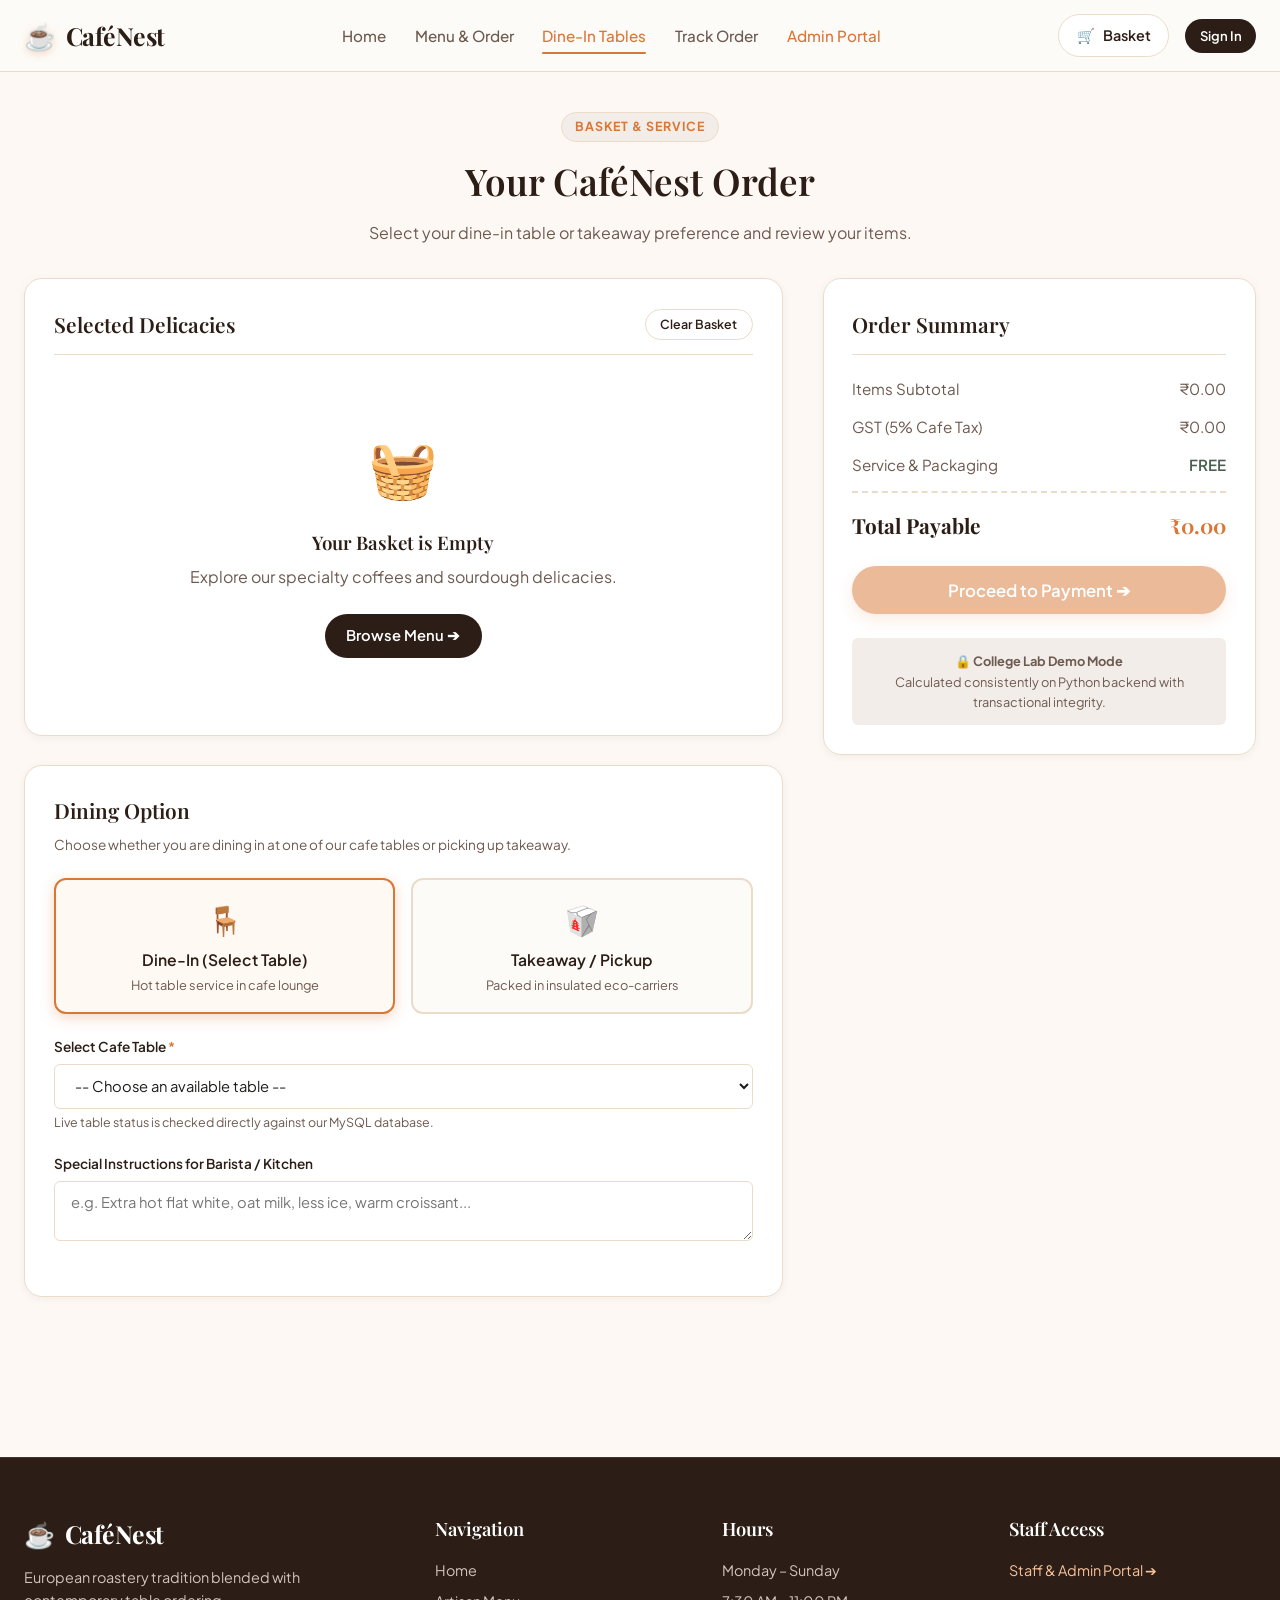
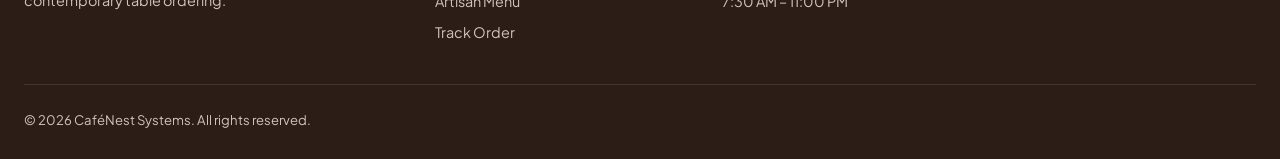
==== frontend/customer/cart.html @ ea46c42b "Initial release: CaféNest - Full-stack cafe management & online ordering system" ====
<!DOCTYPE html>
<html lang="en">
<head>
    <meta charset="UTF-8">
    <meta name="viewport" content="width=device-width, initial-scale=1.0">
    <title>Shopping Cart & Table Checkout — CaféNest</title>
    <meta name="description" content="Review your artisanal coffee basket, select your cafe table or takeaway, and proceed to checkout.">
    <link rel="stylesheet" href="/frontend/assets/css/style.css">
</head>
<body>

    <!-- Header Navbar -->
    <header class="navbar">
        <div class="nav-container">
            <a href="/" class="brand-logo">
                <span class="logo-icon">☕</span>
                <span>CaféNest</span>
            </a>
            <nav>
                <ul class="nav-links">
                    <li><a href="/" class="nav-link">Home</a></li>
                    <li><a href="/frontend/customer/menu.html" class="nav-link">Menu & Order</a></li>
                    <li><a href="/frontend/customer/cart.html" class="nav-link active">Dine-In Tables</a></li>
                    <li><a href="/frontend/customer/tracking.html" class="nav-link">Track Order</a></li>
                    <li><a href="/frontend/administrator/index.html" class="nav-link" style="color: var(--secondary);">Admin Portal</a></li>
                </ul>
            </nav>
            <div class="nav-actions">
                <a href="/frontend/customer/cart.html" class="cart-btn" aria-label="Cart">
                    <span>🛒</span>
                    <span>Basket</span>
                    <span class="cart-badge" style="display: none;">0</span>
                </a>
                <div id="navAuthContainer"></div>
            </div>
        </div>
    </header>

    <main style="padding: 2.5rem 0 6rem 0;">
        <div class="section-header" style="margin-bottom: 2rem;">
            <span class="section-tag">Basket & Service</span>
            <h1 class="section-title">Your CaféNest Order</h1>
            <p class="section-subtitle">Select your dine-in table or takeaway preference and review your items.</p>
        </div>

        <div class="cart-layout">
            <!-- Left Column: Cart Items & Table Selection -->
            <div style="display: flex; flex-direction: column; gap: 1.8rem;">
                <!-- Cart Items Box -->
                <div class="cart-card">
                    <div style="display: flex; justify-content: space-between; align-items: center; margin-bottom: 1.2rem; border-bottom: 1px solid var(--border); padding-bottom: 0.8rem;">
                        <h3 style="font-size: 1.3rem;">Selected Delicacies</h3>
                        <button onclick="clearEntireCart()" class="btn btn-secondary btn-sm" style="font-size: 0.78rem;">Clear Basket</button>
                    </div>

                    <div id="cartItemsList">
                        <!-- Items injected dynamically -->
                    </div>
                </div>

                <!-- Dining Option & Table Picker -->
                <div class="cart-card">
                    <h3 style="font-size: 1.3rem; margin-bottom: 0.4rem;">Dining Option</h3>
                    <p style="font-size: 0.85rem; color: var(--text-muted); margin-bottom: 1rem;">Choose whether you are dining in at one of our cafe tables or picking up takeaway.</p>

                    <div class="order-type-picker">
                        <div class="order-type-card selected" id="optDineIn" onclick="selectOrderType('Dine-In')">
                            <div style="font-size: 1.8rem; margin-bottom: 0.3rem;">🪑</div>
                            <h5>Dine-In (Select Table)</h5>
                            <p>Hot table service in cafe lounge</p>
                        </div>
                        <div class="order-type-card" id="optTakeaway" onclick="selectOrderType('Takeaway')">
                            <div style="font-size: 1.8rem; margin-bottom: 0.3rem;">🥡</div>
                            <h5>Takeaway / Pickup</h5>
                            <p>Packed in insulated eco-carriers</p>
                        </div>
                    </div>

                    <div id="tableSelectWrapper" class="form-group" style="margin-top: 1.2rem;">
                        <label class="form-label">Select Cafe Table <span style="color: var(--secondary);">*</span></label>
                        <select id="cafeTableDropdown" class="form-select">
                            <option value="">-- Choose an available table --</option>
                            <!-- Tables injected dynamically -->
                        </select>
                        <small style="color: var(--text-muted); font-size: 0.78rem; display: block; margin-top: 0.3rem;">
                            Live table status is checked directly against our MySQL database.
                        </small>
                    </div>

                    <div class="form-group" style="margin-top: 1.2rem;">
                        <label class="form-label">Special Instructions for Barista / Kitchen</label>
                        <textarea id="orderSpecialNotes" class="form-textarea" rows="2" placeholder="e.g. Extra hot flat white, oat milk, less ice, warm croissant..."></textarea>
                    </div>
                </div>
            </div>

            <!-- Right Column: Order Summary & Checkout -->
            <div>
                <div class="cart-card" style="position: sticky; top: 90px;">
                    <h3 style="font-size: 1.3rem; margin-bottom: 1.2rem; border-bottom: 1px solid var(--border); padding-bottom: 0.8rem;">
                        Order Summary
                    </h3>

                    <div class="bill-summary">
                        <div class="bill-row">
                            <span>Items Subtotal</span>
                            <span id="billSubtotal">₹0.00</span>
                        </div>
                        <div class="bill-row">
                            <span>GST (5% Cafe Tax)</span>
                            <span id="billTax">₹0.00</span>
                        </div>
                        <div class="bill-row">
                            <span>Service & Packaging</span>
                            <span style="color: var(--tertiary); font-weight: 600;">FREE</span>
                        </div>
                        <div class="bill-row total">
                            <span>Total Payable</span>
                            <span id="billGrandTotal" style="color: var(--secondary);">₹0.00</span>
                        </div>
                    </div>

                    <div style="margin: 1.5rem 0;">
                        <button id="checkoutSubmitBtn" onclick="submitOrderAndProceed()" class="btn btn-amber btn-lg" style="width: 100%; border-radius: var(--radius-full);">
                            Proceed to Payment ➔
                        </button>
                    </div>

                    <div style="background: var(--surface-alt); padding: 0.8rem; border-radius: var(--radius-sm); font-size: 0.8rem; color: var(--text-muted); text-align: center;">
                        🔒 <strong>College Lab Demo Mode</strong><br>
                        Calculated consistently on Python backend with transactional integrity.
                    </div>
                </div>
            </div>
        </div>
    </main>

    <!-- Footer -->
    <footer class="footer">
        <div class="footer-container">
            <div class="footer-col">
                <div class="brand-logo" style="color: #fff; margin-bottom: 0.8rem;"><span>☕</span> CaféNest</div>
                <p style="font-size: 0.9rem;">European roastery tradition blended with contemporary table ordering.</p>
            </div>
            <div class="footer-col">
                <h4>Navigation</h4>
                <ul class="footer-links">
                    <li><a href="/">Home</a></li>
                    <li><a href="/frontend/customer/menu.html">Artisan Menu</a></li>
                    <li><a href="/frontend/customer/tracking.html">Track Order</a></li>
                </ul>
            </div>
            <div class="footer-col">
                <h4>Hours</h4>
                <ul class="footer-links">
                    <li>Monday – Sunday</li>
                    <li>7:30 AM – 11:00 PM</li>
                </ul>
            </div>
            <div class="footer-col">
                <h4>Staff Access</h4>
                <ul class="footer-links">
                    <li><a href="/frontend/administrator/index.html" style="color: #F8C39B;">Staff & Admin Portal ➔</a></li>
                </ul>
            </div>
        </div>
        <div class="footer-bottom">
            <div>© 2026 CaféNest Systems. All rights reserved.</div>
        </div>
    </footer>

    <script src="/frontend/assets/js/app.js"></script>
    <script>
        let currentOrderType = 'Dine-In';

        async function initCartPage() {
            renderCartList();
            await loadTables();
            window.addEventListener('cartUpdated', renderCartList);
        }

        function renderCartList() {
            const container = document.getElementById('cartItemsList');
            const items = Cart.items;

            if (!items || items.length === 0) {
                container.innerHTML = `
                    <div style="text-align: center; padding: 3rem 1rem;">
                        <div style="font-size: 3.5rem; margin-bottom: 1rem;">🧺</div>
                        <h3 style="color: var(--primary); margin-bottom: 0.4rem;">Your Basket is Empty</h3>
                        <p style="color: var(--text-muted); margin-bottom: 1.5rem;">Explore our specialty coffees and sourdough delicacies.</p>
                        <a href="/frontend/customer/menu.html" class="btn btn-primary btn-md">Browse Menu ➔</a>
                    </div>
                `;
                updateBill(0);
                document.getElementById('checkoutSubmitBtn').disabled = true;
                document.getElementById('checkoutSubmitBtn').style.opacity = '0.5';
                return;
            }

            document.getElementById('checkoutSubmitBtn').disabled = false;
            document.getElementById('checkoutSubmitBtn').style.opacity = '1';

            container.innerHTML = items.map(item => `
                <div class="cart-item">
                    <img src="${item.image_url}" alt="${item.name}" class="cart-thumb">
                    <div class="cart-item-info">
                        <h4>${item.name}</h4>
                        <div class="cart-item-unit-price">₹${item.price.toFixed(2)} each</div>
                    </div>
                    <div class="qty-control">
                        <button class="qty-btn" onclick="Cart.updateQuantity(${item.menu_id}, ${item.quantity - 1})">-</button>
                        <span class="qty-num">${item.quantity}</span>
                        <button class="qty-btn" onclick="Cart.updateQuantity(${item.menu_id}, ${item.quantity + 1})">+</button>
                    </div>
                    <div style="text-align: right;">
                        <div class="cart-item-total">₹${(item.price * item.quantity).toFixed(2)}</div>
                        <button class="remove-item-btn" onclick="Cart.removeItem(${item.menu_id})" title="Remove item">🗑</button>
                    </div>
                </div>
            `).join('');

            updateBill(Cart.getSubtotal());
        }

        function updateBill(subtotal) {
            const tax = subtotal * 0.05;
            const grandTotal = subtotal + tax;

            document.getElementById('billSubtotal').textContent = `₹${subtotal.toFixed(2)}`;
            document.getElementById('billTax').textContent = `₹${tax.toFixed(2)}`;
            document.getElementById('billGrandTotal').textContent = `₹${grandTotal.toFixed(2)}`;
        }

        function selectOrderType(type) {
            currentOrderType = type;
            const optDine = document.getElementById('optDineIn');
            const optTake = document.getElementById('optTakeaway');
            const tableWrap = document.getElementById('tableSelectWrapper');

            if (type === 'Dine-In') {
                optDine.classList.add('selected');
                optTake.classList.remove('selected');
                tableWrap.style.display = 'block';
            } else {
                optTake.classList.add('selected');
                optDine.classList.remove('selected');
                tableWrap.style.display = 'none';
            }
        }

        async function loadTables() {
            try {
                const res = await fetch('/api/tables');
                const result = await res.json();
                if (result.success) {
                    const dropdown = document.getElementById('cafeTableDropdown');
                    dropdown.innerHTML = '<option value="">-- Choose an available table --</option>' +
                        result.data.map(t => {
                            const isAvail = t.status === 'Available';
                            return `<option value="${t.table_id}" ${!isAvail ? 'disabled' : ''}>
                                ${t.table_number} (${t.seating_capacity} seats • ${t.location_area}) — [${t.status.toUpperCase()}]
                            </option>`;
                        }).join('');
                }
            } catch (e) {
                console.error('Error fetching tables:', e);
            }
        }

        function clearEntireCart() {
            if (confirm('Clear all items from your basket?')) {
                Cart.clear();
                renderCartList();
            }
        }

        async function submitOrderAndProceed() {
            if (Cart.items.length === 0) {
                showToast('Please add items to cart before proceeding.', 'error');
                return;
            }

            const tableDropdown = document.getElementById('cafeTableDropdown');
            const tableId = tableDropdown ? tableDropdown.value : null;

            if (currentOrderType === 'Dine-In' && !tableId) {
                showToast('Please select an available Cafe Table for dine-in service.', 'error');
                tableDropdown.focus();
                return;
            }

            const notes = document.getElementById('orderSpecialNotes').value;
            const submitBtn = document.getElementById('checkoutSubmitBtn');
            submitBtn.disabled = true;
            submitBtn.textContent = 'Verifying Order & Booking Table...';

            try {
                const payload = {
                    items: Cart.items.map(i => ({ menu_id: i.menu_id, quantity: i.quantity })),
                    order_type: currentOrderType,
                    table_id: currentOrderType === 'Dine-In' ? parseInt(tableId) : null,
                    special_instructions: notes
                };

                const res = await fetch('/api/orders', {
                    method: 'POST',
                    headers: { 'Content-Type': 'application/json' },
                    body: JSON.stringify(payload)
                });

                const result = await res.json();
                if (result.success) {
                    // Clear cart upon successful order header creation
                    Cart.clear();
                    showToast('Order created! Redirecting to simulated payment...', 'success');
                    setTimeout(() => {
                        window.location.href = `/frontend/customer/payment.html?order_id=${result.data.order_id}&ref=${result.data.order_reference}`;
                    }, 800);
                } else {
                    showToast(result.message || 'Failed to place order.', 'error');
                    submitBtn.disabled = false;
                    submitBtn.textContent = 'Proceed to Payment ➔';
                }
            } catch (e) {
                showToast('Connection error while submitting order.', 'error');
                submitBtn.disabled = false;
                submitBtn.textContent = 'Proceed to Payment ➔';
            }
        }

        document.addEventListener('DOMContentLoaded', initCartPage);
    </script>
</body>
</html>
---- frontend/assets/css/style.css ----
/* ==============================================================================
   CaféNest — Artisanal Warmth Design System Stylesheet
   Approved Stitch Blueprint Visual Reference: #2c1e16 / #d97736 / #fef8f4
   Typography: Playfair Display (Serif) & Plus Jakarta Sans (Sans-serif)
   ============================================================================== */

@import url('https://fonts.googleapis.com/css2?family=Playfair+Display:ital,wght@0,400..800;1,400..800&family=Plus+Jakarta+Sans:wght@300;400;500;600;700&display=swap');

:root {
    --primary: #2C1E16;              /* Deep Roast Espresso */
    --primary-dark: #1F1610;
    --primary-light: #4A3B32;
    --secondary: #D97736;            /* Roasted Amber CTA */
    --secondary-hover: #C25E1A;
    --secondary-glow: rgba(217, 119, 54, 0.28);
    --tertiary: #4A5D4E;             /* Sage Green (Botanical / Veg) */
    --tertiary-light: rgba(74, 93, 78, 0.12);
    --non-veg: #C0392B;
    --non-veg-light: rgba(192, 57, 43, 0.12);
    
    --bg: #FEF8F4;                   /* Milk Froth Canvas */
    --surface: #FFFFFF;              /* Pure White Card */
    --surface-card: #FDFBF7;         /* Warm Panel */
    --surface-alt: #F3EDE9;          /* Steamed Latte */
    --border: #EADCC9;               /* Raw Linen Border */
    --border-light: rgba(234, 220, 201, 0.6);
    
    --text-main: #1D1B19;            /* Charcoal Body */
    --text-muted: #6D5A50;           /* Roasted Hue */
    --text-light: #9A8479;
    
    --radius-sm: 6px;
    --radius-md: 12px;
    --radius-lg: 18px;
    --radius-full: 9999px;
    
    --shadow-sm: 0 2px 8px rgba(44, 30, 22, 0.05);
    --shadow-md: 0 8px 24px rgba(44, 30, 22, 0.08);
    --shadow-lg: 0 16px 36px rgba(44, 30, 22, 0.12);
    
    --transition: all 0.25s cubic-bezier(0.16, 1, 0.3, 1);
}

*, *::before, *::after {
    box-sizing: border-box;
    margin: 0;
    padding: 0;
}

body {
    font-family: 'Plus Jakarta Sans', -apple-system, BlinkMacSystemFont, sans-serif;
    background-color: var(--bg);
    color: var(--text-main);
    line-height: 1.6;
    min-height: 100vh;
    display: flex;
    flex-direction: column;
}

h1, h2, h3, h4, h5, .brand-font {
    font-family: 'Playfair Display', Georgia, serif;
    color: var(--primary);
    font-weight: 600;
}

a {
    color: inherit;
    text-decoration: none;
}

/* ==============================================================================
   NAVIGATION BAR
   ============================================================================== */
.navbar {
    position: sticky;
    top: 0;
    z-index: 1000;
    background: rgba(253, 251, 247, 0.94);
    backdrop-filter: blur(14px);
    border-bottom: 1px solid var(--border);
    transition: var(--transition);
}

.nav-container {
    max-width: 1280px;
    margin: 0 auto;
    padding: 0.9rem 1.5rem;
    display: flex;
    align-items: center;
    justify-content: space-between;
}

.brand-logo {
    display: flex;
    align-items: center;
    gap: 0.65rem;
    font-family: 'Playfair Display', serif;
    font-size: 1.55rem;
    font-weight: 700;
    color: var(--primary);
    letter-spacing: -0.02em;
}

.brand-logo .logo-icon {
    font-size: 1.6rem;
    filter: drop-shadow(0 2px 4px var(--secondary-glow));
}

.brand-badge {
    font-size: 0.65rem;
    font-family: 'Plus Jakarta Sans', sans-serif;
    background: var(--surface-alt);
    color: var(--primary);
    padding: 0.15rem 0.5rem;
    border-radius: var(--radius-full);
    font-weight: 600;
    text-transform: uppercase;
    letter-spacing: 0.05em;
    border: 1px solid var(--border);
}

.nav-links {
    display: flex;
    align-items: center;
    gap: 1.8rem;
    list-style: none;
}

.nav-link {
    font-size: 0.95rem;
    font-weight: 500;
    color: var(--text-muted);
    transition: var(--transition);
    position: relative;
    padding: 0.3rem 0;
}

.nav-link:hover, .nav-link.active {
    color: var(--secondary);
}

.nav-link.active::after {
    content: '';
    position: absolute;
    bottom: -4px;
    left: 0;
    width: 100%;
    height: 2px;
    background: var(--secondary);
    border-radius: 2px;
}

.nav-actions {
    display: flex;
    align-items: center;
    gap: 1rem;
}

/* Cart Icon Button with Badge */
.cart-btn {
    position: relative;
    background: var(--surface);
    border: 1px solid var(--border);
    border-radius: var(--radius-full);
    padding: 0.55rem 1.1rem;
    display: flex;
    align-items: center;
    gap: 0.5rem;
    font-weight: 600;
    font-size: 0.9rem;
    cursor: pointer;
    transition: var(--transition);
    color: var(--primary);
}

.cart-btn:hover {
    border-color: var(--secondary);
    box-shadow: 0 4px 12px var(--secondary-glow);
    transform: translateY(-1px);
}

.cart-badge {
    background: var(--secondary);
    color: #fff;
    font-size: 0.75rem;
    padding: 0.1rem 0.45rem;
    border-radius: var(--radius-full);
    font-weight: 700;
    min-width: 18px;
    text-align: center;
}

/* Buttons */
.btn {
    display: inline-flex;
    align-items: center;
    justify-content: center;
    gap: 0.5rem;
    font-family: 'Plus Jakarta Sans', sans-serif;
    font-weight: 600;
    font-size: 0.92rem;
    padding: 0.65rem 1.35rem;
    border-radius: var(--radius-full);
    border: none;
    cursor: pointer;
    transition: var(--transition);
    text-decoration: none;
}

.btn-primary {
    background: var(--primary);
    color: #fff;
}

.btn-primary:hover {
    background: var(--secondary);
    box-shadow: 0 6px 18px var(--secondary-glow);
    transform: translateY(-2px);
}

.btn-amber {
    background: var(--secondary);
    color: #fff;
    box-shadow: 0 6px 16px var(--secondary-glow);
}

.btn-amber:hover {
    background: var(--secondary-hover);
    transform: translateY(-2px);
    box-shadow: 0 8px 22px rgba(217, 119, 54, 0.35);
}

.btn-secondary {
    background: transparent;
    color: var(--primary);
    border: 1.5px solid var(--border);
}

.btn-secondary:hover {
    border-color: var(--primary);
    background: var(--surface-alt);
}

.btn-sm {
    padding: 0.4rem 0.9rem;
    font-size: 0.82rem;
}

.btn-lg {
    padding: 0.85rem 1.9rem;
    font-size: 1.05rem;
}

.btn-danger {
    background: var(--non-veg);
    color: #fff;
}

/* ==============================================================================
   HERO SECTION
   ============================================================================== */
.hero-section {
    position: relative;
    padding: 4.5rem 1.5rem;
    background: linear-gradient(135deg, rgba(44, 30, 22, 0.96) 0%, rgba(31, 22, 16, 0.92) 100%),
                url('https://images.unsplash.com/photo-1501339847302-ac426a4a7cbb?auto=format&fit=crop&w=1600&q=80') center/cover no-repeat;
    color: #fff;
    border-radius: 0 0 var(--radius-lg) var(--radius-lg);
    overflow: hidden;
}

.hero-container {
    max-width: 1280px;
    margin: 0 auto;
    display: grid;
    grid-template-columns: 1.2fr 0.8fr;
    gap: 3rem;
    align-items: center;
}

.hero-pill {
    display: inline-flex;
    align-items: center;
    gap: 0.5rem;
    background: rgba(255, 255, 255, 0.12);
    border: 1px solid rgba(255, 255, 255, 0.2);
    padding: 0.35rem 0.9rem;
    border-radius: var(--radius-full);
    font-size: 0.82rem;
    color: var(--border);
    margin-bottom: 1.2rem;
}

.hero-title {
    font-size: 3.4rem;
    line-height: 1.15;
    color: #fff;
    margin-bottom: 1.2rem;
}

.hero-title span {
    color: #F8C39B;
    font-style: italic;
}

.hero-desc {
    font-size: 1.1rem;
    color: #D2C4BD;
    margin-bottom: 2rem;
    max-width: 540px;
}

.hero-ctas {
    display: flex;
    gap: 1.1rem;
    align-items: center;
}

.hero-banner-image {
    position: relative;
    border-radius: var(--radius-lg);
    overflow: hidden;
    box-shadow: 0 20px 40px rgba(0, 0, 0, 0.4);
    border: 2px solid rgba(255, 255, 255, 0.15);
}

.hero-banner-image img {
    width: 100%;
    height: 380px;
    object-fit: cover;
    display: block;
    transition: transform 0.6s ease;
}

.hero-banner-image:hover img {
    transform: scale(1.04);
}

.hero-floating-card {
    position: absolute;
    bottom: 20px;
    left: 20px;
    right: 20px;
    background: rgba(253, 251, 247, 0.92);
    backdrop-filter: blur(12px);
    border: 1px solid var(--border);
    padding: 1rem 1.2rem;
    border-radius: var(--radius-md);
    color: var(--primary);
    display: flex;
    justify-content: space-between;
    align-items: center;
}

/* ==============================================================================
   VALUE PILLARS BAR
   ============================================================================== */
.pillars-bar {
    max-width: 1280px;
    margin: -1.8rem auto 3rem auto;
    padding: 0 1.5rem;
    position: relative;
    z-index: 10;
}

.pillars-grid {
    background: var(--surface);
    border: 1px solid var(--border);
    border-radius: var(--radius-lg);
    box-shadow: var(--shadow-md);
    display: grid;
    grid-template-columns: repeat(4, 1fr);
    padding: 1.4rem;
    gap: 1rem;
}

.pillar-item {
    display: flex;
    align-items: center;
    gap: 1rem;
    padding: 0.5rem 1rem;
    border-right: 1px solid var(--border);
}

.pillar-item:last-child {
    border-right: none;
}

.pillar-icon {
    font-size: 1.8rem;
    background: var(--surface-alt);
    width: 50px;
    height: 50px;
    border-radius: var(--radius-full);
    display: flex;
    align-items: center;
    justify-content: center;
    flex-shrink: 0;
}

.pillar-text h4 {
    font-size: 0.95rem;
    font-family: 'Plus Jakarta Sans', sans-serif;
    font-weight: 700;
    color: var(--primary);
    margin-bottom: 0.15rem;
}

.pillar-text p {
    font-size: 0.8rem;
    color: var(--text-muted);
}

/* ==============================================================================
   SECTION HEADERS
   ============================================================================== */
.section-header {
    text-align: center;
    margin-bottom: 2.5rem;
}

.section-tag {
    display: inline-block;
    font-size: 0.78rem;
    font-weight: 700;
    text-transform: uppercase;
    letter-spacing: 0.08em;
    color: var(--secondary);
    background: var(--surface-alt);
    padding: 0.25rem 0.8rem;
    border-radius: var(--radius-full);
    margin-bottom: 0.6rem;
    border: 1px solid var(--border);
}

.section-title {
    font-size: 2.3rem;
    color: var(--primary);
    margin-bottom: 0.6rem;
}

.section-subtitle {
    color: var(--text-muted);
    font-size: 1rem;
    max-width: 600px;
    margin: 0 auto;
}

/* ==============================================================================
   MENU & FOOD CARDS
   ============================================================================== */
.menu-controls {
    max-width: 1280px;
    margin: 0 auto 2rem auto;
    padding: 0 1.5rem;
    display: flex;
    flex-wrap: wrap;
    gap: 1.2rem;
    align-items: center;
    justify-content: space-between;
}

.search-box {
    position: relative;
    flex: 1;
    min-width: 280px;
    max-width: 450px;
}

.search-box input {
    width: 100%;
    padding: 0.75rem 1.2rem 0.75rem 2.8rem;
    border: 1.5px solid var(--border);
    border-radius: var(--radius-full);
    background: var(--surface);
    font-family: 'Plus Jakarta Sans', sans-serif;
    font-size: 0.92rem;
    color: var(--text-main);
    outline: none;
    transition: var(--transition);
}

.search-box input:focus {
    border-color: var(--secondary);
    box-shadow: 0 0 0 3px var(--secondary-glow);
}

.search-icon {
    position: absolute;
    left: 1.1rem;
    top: 50%;
    transform: translateY(-50%);
    font-size: 1rem;
    color: var(--text-muted);
}

.category-pills {
    display: flex;
    gap: 0.6rem;
    flex-wrap: wrap;
    align-items: center;
}

.cat-pill {
    padding: 0.5rem 1.1rem;
    border-radius: var(--radius-full);
    border: 1px solid var(--border);
    background: var(--surface);
    color: var(--text-muted);
    font-size: 0.85rem;
    font-weight: 600;
    cursor: pointer;
    transition: var(--transition);
}

.cat-pill:hover, .cat-pill.active {
    background: var(--primary);
    color: #fff;
    border-color: var(--primary);
}

.diet-toggle {
    display: flex;
    gap: 0.4rem;
    background: var(--surface-alt);
    padding: 0.3rem;
    border-radius: var(--radius-full);
    border: 1px solid var(--border);
}

.diet-btn {
    padding: 0.35rem 0.8rem;
    border-radius: var(--radius-full);
    border: none;
    background: transparent;
    font-size: 0.8rem;
    font-weight: 600;
    color: var(--text-muted);
    cursor: pointer;
    transition: var(--transition);
}

.diet-btn.active {
    background: var(--surface);
    color: var(--primary);
    box-shadow: var(--shadow-sm);
}

/* Card Grid */
.cards-grid {
    max-width: 1280px;
    margin: 0 auto;
    padding: 0 1.5rem;
    display: grid;
    grid-template-columns: repeat(auto-fill, minmax(320px, 1fr));
    gap: 1.8rem;
}

.food-card {
    background: var(--surface);
    border: 1px solid var(--border);
    border-radius: var(--radius-lg);
    overflow: hidden;
    transition: var(--transition);
    display: flex;
    flex-direction: column;
    box-shadow: var(--shadow-sm);
    position: relative;
}

.food-card:hover {
    transform: translateY(-4px);
    box-shadow: var(--shadow-lg);
    border-color: rgba(217, 119, 54, 0.4);
}

.card-img-wrapper {
    position: relative;
    height: 220px;
    background: var(--surface-alt);
    overflow: hidden;
}

.card-img-wrapper img {
    width: 100%;
    height: 100%;
    object-fit: cover;
    transition: transform 0.4s ease;
}

.food-card:hover .card-img-wrapper img {
    transform: scale(1.06);
}

.card-badges {
    position: absolute;
    top: 12px;
    left: 12px;
    right: 12px;
    display: flex;
    justify-content: space-between;
    align-items: center;
    pointer-events: none;
}

.diet-tag {
    display: inline-flex;
    align-items: center;
    gap: 0.3rem;
    font-size: 0.72rem;
    font-weight: 700;
    padding: 0.25rem 0.6rem;
    border-radius: var(--radius-full);
    backdrop-filter: blur(8px);
}

.diet-tag.veg {
    background: rgba(255, 255, 255, 0.94);
    color: var(--tertiary);
    border: 1.5px solid var(--tertiary);
}

.diet-tag.non-veg {
    background: rgba(255, 255, 255, 0.94);
    color: var(--non-veg);
    border: 1.5px solid var(--non-veg);
}

.availability-tag {
    font-size: 0.72rem;
    font-weight: 700;
    padding: 0.25rem 0.6rem;
    border-radius: var(--radius-full);
}

.availability-tag.available {
    background: rgba(74, 93, 78, 0.88);
    color: #fff;
}

.availability-tag.sold-out {
    background: rgba(192, 57, 43, 0.88);
    color: #fff;
}

.card-content {
    padding: 1.3rem;
    display: flex;
    flex-direction: column;
    flex: 1;
}

.card-category {
    font-size: 0.76rem;
    font-weight: 600;
    text-transform: uppercase;
    color: var(--secondary);
    letter-spacing: 0.04em;
    margin-bottom: 0.3rem;
}

.card-title {
    font-size: 1.25rem;
    color: var(--primary);
    margin-bottom: 0.4rem;
    line-height: 1.3;
}

.card-desc {
    font-size: 0.85rem;
    color: var(--text-muted);
    margin-bottom: 1.2rem;
    flex: 1;
    display: -webkit-box;
    -webkit-line-clamp: 2;
    -webkit-box-orient: vertical;
    overflow: hidden;
}

.card-footer {
    display: flex;
    align-items: center;
    justify-content: space-between;
    padding-top: 1rem;
    border-top: 1px solid var(--border-light);
}

.price-box {
    display: flex;
    flex-direction: column;
}

.price-label {
    font-size: 0.7rem;
    color: var(--text-light);
    text-transform: uppercase;
}

.price-val {
    font-size: 1.3rem;
    font-weight: 700;
    color: var(--primary);
    font-family: 'Playfair Display', serif;
}

.qty-control {
    display: flex;
    align-items: center;
    border: 1.5px solid var(--border);
    border-radius: var(--radius-full);
    overflow: hidden;
    background: var(--surface-card);
}

.qty-btn {
    background: transparent;
    border: none;
    width: 32px;
    height: 32px;
    display: flex;
    align-items: center;
    justify-content: center;
    font-size: 1rem;
    font-weight: 700;
    cursor: pointer;
    color: var(--primary);
    transition: var(--transition);
}

.qty-btn:hover {
    background: var(--surface-alt);
    color: var(--secondary);
}

.qty-num {
    padding: 0 0.5rem;
    font-size: 0.88rem;
    font-weight: 700;
    min-width: 24px;
    text-align: center;
}

/* ==============================================================================
   FLOATING BASKET BAR
   ============================================================================== */
.floating-basket-bar {
    position: fixed;
    bottom: 24px;
    left: 50%;
    transform: translateX(-50%) translateY(120px);
    width: 90%;
    max-width: 720px;
    background: rgba(44, 30, 22, 0.95);
    backdrop-filter: blur(14px);
    color: #fff;
    padding: 0.85rem 1.4rem;
    border-radius: var(--radius-full);
    display: flex;
    align-items: center;
    justify-content: space-between;
    box-shadow: 0 16px 36px rgba(0, 0, 0, 0.35);
    border: 1px solid rgba(255, 255, 255, 0.15);
    z-index: 999;
    transition: transform 0.4s cubic-bezier(0.16, 1, 0.3, 1);
}

.floating-basket-bar.show {
    transform: translateX(-50%) translateY(0);
}

.basket-info {
    display: flex;
    align-items: center;
    gap: 1.2rem;
}

.basket-count-badge {
    background: var(--secondary);
    color: #fff;
    padding: 0.3rem 0.75rem;
    border-radius: var(--radius-full);
    font-weight: 700;
    font-size: 0.85rem;
}

.basket-total {
    font-size: 1.15rem;
    font-weight: 700;
    font-family: 'Playfair Display', serif;
}

/* ==============================================================================
   CART & CHECKOUT LAYOUT
   ============================================================================== */
.cart-layout {
    max-width: 1280px;
    margin: 2rem auto 4rem auto;
    padding: 0 1.5rem;
    display: grid;
    grid-template-columns: 1.4fr 0.8fr;
    gap: 2.5rem;
    align-items: start;
}

.cart-card {
    background: var(--surface);
    border: 1px solid var(--border);
    border-radius: var(--radius-lg);
    padding: 1.8rem;
    box-shadow: var(--shadow-sm);
}

.cart-item {
    display: grid;
    grid-template-columns: 80px 1fr auto auto;
    gap: 1.2rem;
    align-items: center;
    padding: 1.1rem 0;
    border-bottom: 1px solid var(--border-light);
}

.cart-item:last-child {
    border-bottom: none;
}

.cart-thumb {
    width: 80px;
    height: 80px;
    border-radius: var(--radius-md);
    object-fit: cover;
    background: var(--surface-alt);
}

.cart-item-info h4 {
    font-size: 1.05rem;
    color: var(--primary);
    margin-bottom: 0.2rem;
}

.cart-item-unit-price {
    font-size: 0.85rem;
    color: var(--text-muted);
}

.cart-item-total {
    font-size: 1.1rem;
    font-weight: 700;
    color: var(--primary);
    font-family: 'Playfair Display', serif;
}

.remove-item-btn {
    background: transparent;
    border: none;
    color: var(--non-veg);
    cursor: pointer;
    font-size: 1.1rem;
    padding: 0.4rem;
    border-radius: var(--radius-full);
    transition: var(--transition);
}

.remove-item-btn:hover {
    background: var(--non-veg-light);
}

/* Dine In / Takeaway toggle in checkout */
.order-type-picker {
    display: grid;
    grid-template-columns: 1fr 1fr;
    gap: 1rem;
    margin: 1.4rem 0;
}

.order-type-card {
    border: 2px solid var(--border);
    border-radius: var(--radius-md);
    padding: 1rem;
    text-align: center;
    cursor: pointer;
    transition: var(--transition);
    background: var(--surface-card);
}

.order-type-card.selected {
    border-color: var(--secondary);
    background: #FFF9F4;
    box-shadow: 0 4px 14px var(--secondary-glow);
}

.order-type-card h5 {
    font-size: 0.98rem;
    font-family: 'Plus Jakarta Sans', sans-serif;
    color: var(--primary);
    margin-bottom: 0.2rem;
}

.order-type-card p {
    font-size: 0.8rem;
    color: var(--text-muted);
}

/* Bill Summary Card */
.bill-summary {
    display: flex;
    flex-direction: column;
    gap: 0.85rem;
    margin: 1.4rem 0;
}

.bill-row {
    display: flex;
    justify-content: space-between;
    font-size: 0.95rem;
    color: var(--text-muted);
}

.bill-row.total {
    font-size: 1.3rem;
    font-weight: 700;
    color: var(--primary);
    border-top: 2px dashed var(--border);
    padding-top: 1rem;
    font-family: 'Playfair Display', serif;
}

/* ==============================================================================
   SIMULATED PAYMENT MODAL / PAGE
   ============================================================================== */
.payment-box {
    max-width: 640px;
    margin: 2.5rem auto 4rem auto;
    padding: 2rem;
    background: var(--surface);
    border: 1px solid var(--border);
    border-radius: var(--radius-lg);
    box-shadow: var(--shadow-lg);
}

.demo-banner {
    background: #FFF4E5;
    border: 1.5px solid #FFD599;
    color: #8C4300;
    padding: 0.85rem 1.2rem;
    border-radius: var(--radius-md);
    font-size: 0.86rem;
    display: flex;
    align-items: center;
    gap: 0.75rem;
    margin-bottom: 1.5rem;
}

.payment-methods {
    display: grid;
    grid-template-columns: 1fr 1fr;
    gap: 1rem;
    margin-bottom: 1.5rem;
}

.pay-tab {
    padding: 1rem;
    border: 2px solid var(--border);
    border-radius: var(--radius-md);
    text-align: center;
    cursor: pointer;
    font-weight: 600;
    font-size: 0.92rem;
    color: var(--text-muted);
    transition: var(--transition);
}

.pay-tab.active {
    border-color: var(--secondary);
    color: var(--primary);
    background: #FFF9F4;
}

.qr-container {
    text-align: center;
    padding: 1.5rem;
    background: var(--surface-card);
    border-radius: var(--radius-md);
    border: 1px solid var(--border);
    margin-bottom: 1.5rem;
}

.qr-code-mock {
    width: 170px;
    height: 170px;
    margin: 0 auto 1rem auto;
    background: #fff;
    padding: 10px;
    border-radius: var(--radius-md);
    box-shadow: var(--shadow-sm);
    display: flex;
    align-items: center;
    justify-content: center;
    border: 1px solid var(--border);
}

/* ==============================================================================
   ORDER STATUS TRACKER (5 MILESTONES)
   ============================================================================== */
.status-tracker {
    display: flex;
    justify-content: space-between;
    position: relative;
    margin: 2.5rem 0;
}

.status-tracker::before {
    content: '';
    position: absolute;
    top: 20px;
    left: 40px;
    right: 40px;
    height: 3px;
    background: var(--border);
    z-index: 1;
}

.tracker-progress-bar {
    position: absolute;
    top: 20px;
    left: 40px;
    height: 3px;
    background: var(--secondary);
    z-index: 2;
    transition: width 0.5s ease;
}

.status-step {
    position: relative;
    z-index: 3;
    display: flex;
    flex-direction: column;
    align-items: center;
    gap: 0.5rem;
    text-align: center;
    width: 80px;
}

.step-circle {
    width: 42px;
    height: 42px;
    border-radius: var(--radius-full);
    background: var(--surface);
    border: 2px solid var(--border);
    display: flex;
    align-items: center;
    justify-content: center;
    font-size: 1.1rem;
    color: var(--text-muted);
    transition: var(--transition);
}

.status-step.completed .step-circle {
    background: var(--tertiary);
    border-color: var(--tertiary);
    color: #fff;
}

.status-step.active .step-circle {
    background: var(--secondary);
    border-color: var(--secondary);
    color: #fff;
    box-shadow: 0 0 0 5px var(--secondary-glow);
    animation: pulse 2s infinite;
}

.step-label {
    font-size: 0.78rem;
    font-weight: 600;
    color: var(--text-muted);
}

.status-step.active .step-label,
.status-step.completed .step-label {
    color: var(--primary);
    font-weight: 700;
}

@keyframes pulse {
    0% { box-shadow: 0 0 0 0 var(--secondary-glow); }
    70% { box-shadow: 0 0 0 10px rgba(217, 119, 54, 0); }
    100% { box-shadow: 0 0 0 0 rgba(217, 119, 54, 0); }
}

/* ==============================================================================
   ADMIN PORTAL LAYOUT
   ============================================================================== */
.admin-layout {
    display: grid;
    grid-template-columns: 260px 1fr;
    min-height: 100vh;
}

.admin-sidebar {
    background: var(--primary);
    color: #fff;
    padding: 1.8rem 1.2rem;
    display: flex;
    flex-direction: column;
    border-right: 1px solid rgba(255, 255, 255, 0.1);
}

.admin-nav-item {
    display: flex;
    align-items: center;
    gap: 0.85rem;
    padding: 0.75rem 1.1rem;
    border-radius: var(--radius-md);
    color: #D2C4BD;
    font-size: 0.92rem;
    font-weight: 500;
    cursor: pointer;
    transition: var(--transition);
    margin-bottom: 0.4rem;
}

.admin-nav-item:hover, .admin-nav-item.active {
    background: rgba(255, 255, 255, 0.12);
    color: #fff;
}

.admin-nav-item.active {
    background: var(--secondary);
    color: #fff;
    font-weight: 600;
}

.admin-main {
    background: var(--bg);
    padding: 2rem 2.5rem;
    overflow-y: auto;
}

.metrics-grid {
    display: grid;
    grid-template-columns: repeat(4, 1fr);
    gap: 1.4rem;
    margin-bottom: 2rem;
}

.metric-card {
    background: var(--surface);
    border: 1px solid var(--border);
    border-radius: var(--radius-lg);
    padding: 1.4rem;
    box-shadow: var(--shadow-sm);
    display: flex;
    align-items: center;
    gap: 1.2rem;
}

.metric-icon {
    width: 52px;
    height: 52px;
    border-radius: var(--radius-full);
    background: var(--surface-alt);
    display: flex;
    align-items: center;
    justify-content: center;
    font-size: 1.6rem;
    flex-shrink: 0;
}

.metric-info h5 {
    font-size: 0.82rem;
    text-transform: uppercase;
    color: var(--text-light);
    letter-spacing: 0.04em;
    font-family: 'Plus Jakarta Sans', sans-serif;
}

.metric-value {
    font-size: 1.7rem;
    font-weight: 700;
    color: var(--primary);
    font-family: 'Playfair Display', serif;
}

/* Data Tables */
.data-table-container {
    background: var(--surface);
    border: 1px solid var(--border);
    border-radius: var(--radius-lg);
    box-shadow: var(--shadow-sm);
    overflow: hidden;
    margin-bottom: 2rem;
}

.table-header-bar {
    padding: 1.2rem 1.6rem;
    display: flex;
    justify-content: space-between;
    align-items: center;
    border-bottom: 1px solid var(--border);
    background: var(--surface-card);
}

.data-table {
    width: 100%;
    border-collapse: collapse;
    text-align: left;
    font-size: 0.9rem;
}

.data-table th {
    background: var(--surface-alt);
    padding: 0.85rem 1.2rem;
    font-weight: 600;
    color: var(--primary);
    border-bottom: 1px solid var(--border);
}

.data-table td {
    padding: 0.95rem 1.2rem;
    border-bottom: 1px solid var(--border-light);
    color: var(--text-main);
    vertical-align: middle;
}

.data-table tr:hover td {
    background: #FFFBF8;
}

/* Status Badges */
.badge {
    display: inline-block;
    padding: 0.25rem 0.65rem;
    border-radius: var(--radius-full);
    font-size: 0.75rem;
    font-weight: 700;
    text-transform: uppercase;
}

.badge-pending { background: #FFF3CD; color: #856404; }
.badge-confirmed { background: #CCE5FF; color: #004085; }
.badge-preparing { background: #FFE8D6; color: #B35400; }
.badge-ready { background: #D4EDDA; color: #155724; }
.badge-completed { background: #D1E7DD; color: #0F5132; }
.badge-cancelled { background: #F8D7DA; color: #721C24; }
.badge-low-stock { background: #F8D7DA; color: #721C24; border: 1px solid #F5C6CB; }
.badge-ok { background: #D1E7DD; color: #0F5132; }

/* Modal Styles */
.modal-overlay {
    position: fixed;
    top: 0;
    left: 0;
    right: 0;
    bottom: 0;
    background: rgba(44, 30, 22, 0.65);
    backdrop-filter: blur(6px);
    z-index: 2000;
    display: flex;
    align-items: center;
    justify-content: center;
    padding: 1.5rem;
    opacity: 0;
    pointer-events: none;
    transition: opacity 0.3s ease;
}

.modal-overlay.open {
    opacity: 1;
    pointer-events: auto;
}

.modal-card {
    background: var(--surface);
    border: 1px solid var(--border);
    border-radius: var(--radius-lg);
    width: 100%;
    max-width: 520px;
    box-shadow: var(--shadow-lg);
    overflow: hidden;
    transform: scale(0.95);
    transition: transform 0.3s cubic-bezier(0.16, 1, 0.3, 1);
}

.modal-overlay.open .modal-card {
    transform: scale(1);
}

.modal-header {
    padding: 1.2rem 1.6rem;
    border-bottom: 1px solid var(--border);
    display: flex;
    justify-content: space-between;
    align-items: center;
    background: var(--surface-card);
}

.modal-body {
    padding: 1.6rem;
}

/* Forms */
.form-group {
    margin-bottom: 1.2rem;
}

.form-label {
    display: block;
    font-size: 0.85rem;
    font-weight: 600;
    color: var(--primary);
    margin-bottom: 0.4rem;
}

.form-input, .form-select, .form-textarea {
    width: 100%;
    padding: 0.7rem 1rem;
    border: 1.5px solid var(--border);
    border-radius: var(--radius-sm);
    font-family: 'Plus Jakarta Sans', sans-serif;
    font-size: 0.92rem;
    background: var(--surface);
    color: var(--text-main);
    outline: none;
    transition: var(--transition);
}

.form-input:focus, .form-select:focus, .form-textarea:focus {
    border-color: var(--secondary);
    box-shadow: 0 0 0 3px var(--secondary-glow);
}

/* Toast Alerts */
.toast-container {
    position: fixed;
    top: 24px;
    right: 24px;
    z-index: 3000;
    display: flex;
    flex-direction: column;
    gap: 0.8rem;
}

.toast {
    background: var(--primary);
    color: #fff;
    padding: 0.85rem 1.4rem;
    border-radius: var(--radius-md);
    box-shadow: var(--shadow-lg);
    display: flex;
    align-items: center;
    gap: 0.8rem;
    font-size: 0.9rem;
    animation: slideInRight 0.3s ease;
}

.toast.success { border-left: 5px solid #2ECC71; }
.toast.error { border-left: 5px solid var(--non-veg); }
.toast.info { border-left: 5px solid var(--secondary); }

@keyframes slideInRight {
    from { transform: translateX(100%); opacity: 0; }
    to { transform: translateX(0); opacity: 1; }
}

/* Footer */
.footer {
    background: var(--primary);
    color: #D2C4BD;
    padding: 3.5rem 1.5rem 1.8rem 1.5rem;
    margin-top: auto;
    border-top: 1px solid rgba(255, 255, 255, 0.1);
}

.footer-container {
    max-width: 1280px;
    margin: 0 auto;
    display: grid;
    grid-template-columns: 1.5fr 1fr 1fr 1fr;
    gap: 2.5rem;
    margin-bottom: 2.5rem;
}

.footer-col h4 {
    color: #fff;
    font-size: 1.15rem;
    margin-bottom: 1rem;
}

.footer-links {
    list-style: none;
    display: flex;
    flex-direction: column;
    gap: 0.5rem;
    font-size: 0.9rem;
}

.footer-links a:hover {
    color: var(--secondary);
}

.footer-bottom {
    max-width: 1280px;
    margin: 0 auto;
    padding-top: 1.5rem;
    border-top: 1px solid rgba(255, 255, 255, 0.1);
    display: flex;
    justify-content: space-between;
    align-items: center;
    font-size: 0.82rem;
}

/* Responsive */
@media (max-width: 992px) {
    .hero-container { grid-template-columns: 1fr; text-align: center; }
    .hero-ctas { justify-content: center; }
    .hero-banner-image { max-width: 500px; margin: 0 auto; }
    .pillars-grid { grid-template-columns: 1fr 1fr; }
    .pillar-item:nth-child(2) { border-right: none; }
    .cart-layout { grid-template-columns: 1fr; }
    .admin-layout { grid-template-columns: 1fr; }
    .metrics-grid { grid-template-columns: 1fr 1fr; }
    .footer-container { grid-template-columns: 1fr 1fr; }
}

@media (max-width: 640px) {
    .nav-links { display: none; }
    .hero-title { font-size: 2.4rem; }
    .pillars-grid { grid-template-columns: 1fr; }
    .pillar-item { border-right: none; border-bottom: 1px solid var(--border); }
    .metrics-grid { grid-template-columns: 1fr; }
    .footer-container { grid-template-columns: 1fr; }
    .cart-item { grid-template-columns: 60px 1fr; }
}
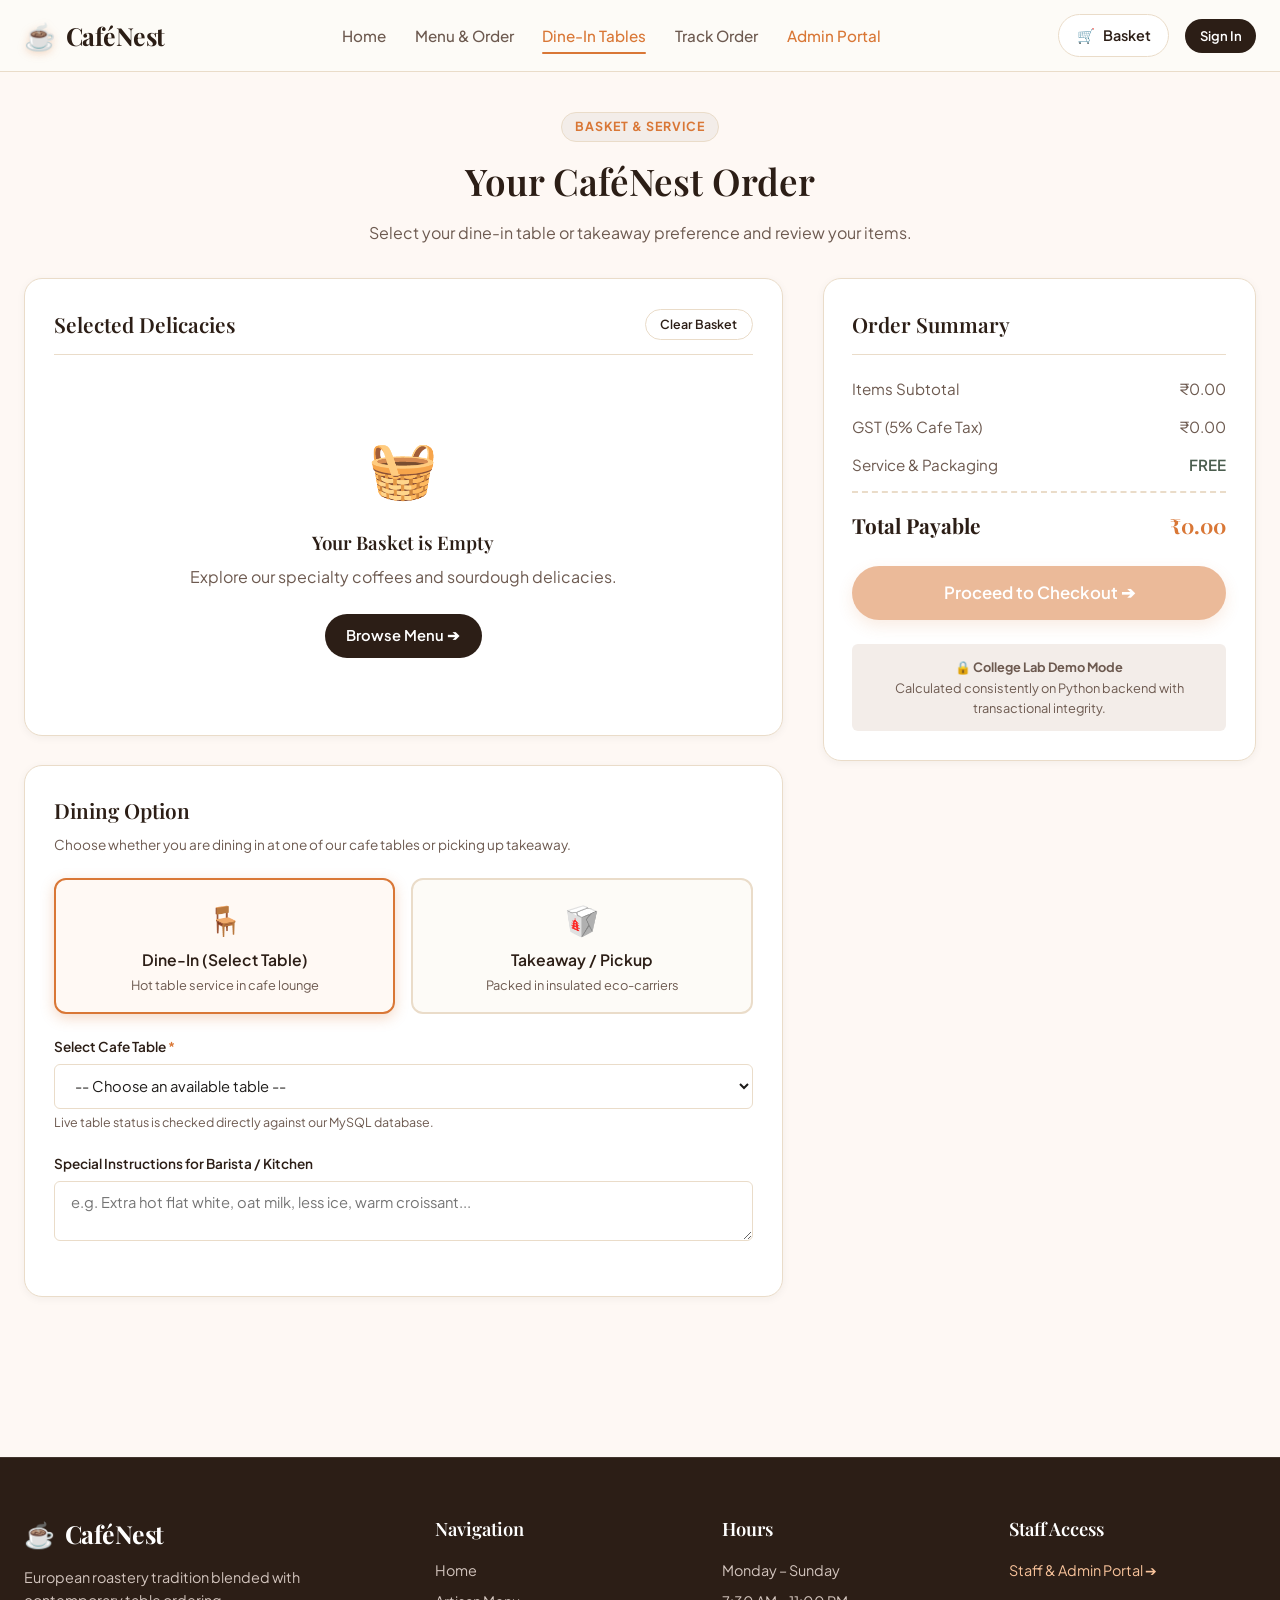
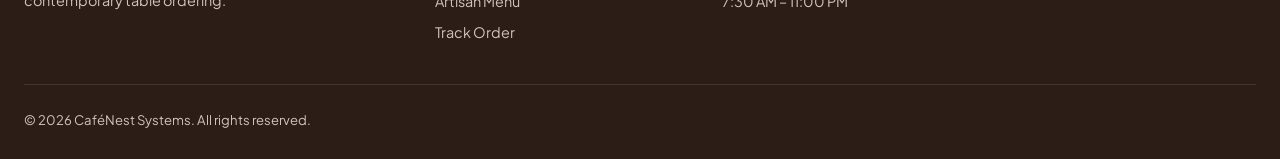
==== commit 862271a7: "Update CafeNest project" ====
--- a/frontend/customer/cart.html
+++ b/frontend/customer/cart.html
@@ -121,9 +121,9 @@
                     </div>
 
                     <div style="margin: 1.5rem 0;">
-                        <button id="checkoutSubmitBtn" onclick="submitOrderAndProceed()" class="btn btn-amber btn-lg" style="width: 100%; border-radius: var(--radius-full);">
-                            Proceed to Payment ➔
-                        </button>
+                        <a href="/frontend/customer/checkout.html" id="checkoutSubmitBtn" class="btn btn-amber btn-lg" style="width: 100%; border-radius: var(--radius-full); text-align: center; text-decoration: none;">
+                            Proceed to Checkout ➔
+                        </a>
                     </div>
 
                     <div style="background: var(--surface-alt); padding: 0.8rem; border-radius: var(--radius-sm); font-size: 0.8rem; color: var(--text-muted); text-align: center;">
--- a/frontend/assets/css/style.css
+++ b/frontend/assets/css/style.css
@@ -1243,6 +1243,36 @@
 .badge-cancelled { background: #F8D7DA; color: #721C24; }
 .badge-low-stock { background: #F8D7DA; color: #721C24; border: 1px solid #F5C6CB; }
 .badge-ok { background: #D1E7DD; color: #0F5132; }
+.badge-available { background: #D1E7DD; color: #0F5132; border: 1px solid #BADBCC; }
+.badge-occupied { background: #FFE8D6; color: #B35400; border: 1px solid #F8D2B3; }
+.badge-reserved { background: #CCE5FF; color: #004085; border: 1px solid #B8DAFF; }
+
+/* Table Management Cards */
+.cafe-table-card {
+    background: var(--surface);
+    border: 1px solid var(--border);
+    border-radius: var(--radius-lg);
+    padding: 1.3rem;
+    box-shadow: var(--shadow-sm);
+    display: flex;
+    flex-direction: column;
+    justify-content: space-between;
+    transition: var(--transition);
+    position: relative;
+}
+.cafe-table-card:hover {
+    box-shadow: var(--shadow-md);
+    transform: translateY(-2px);
+}
+.cafe-table-card.status-available {
+    border-top: 4px solid var(--tertiary);
+}
+.cafe-table-card.status-occupied {
+    border-top: 4px solid var(--secondary);
+}
+.cafe-table-card.status-reserved {
+    border-top: 4px solid #0056B3;
+}
 
 /* Modal Styles */
 .modal-overlay {
